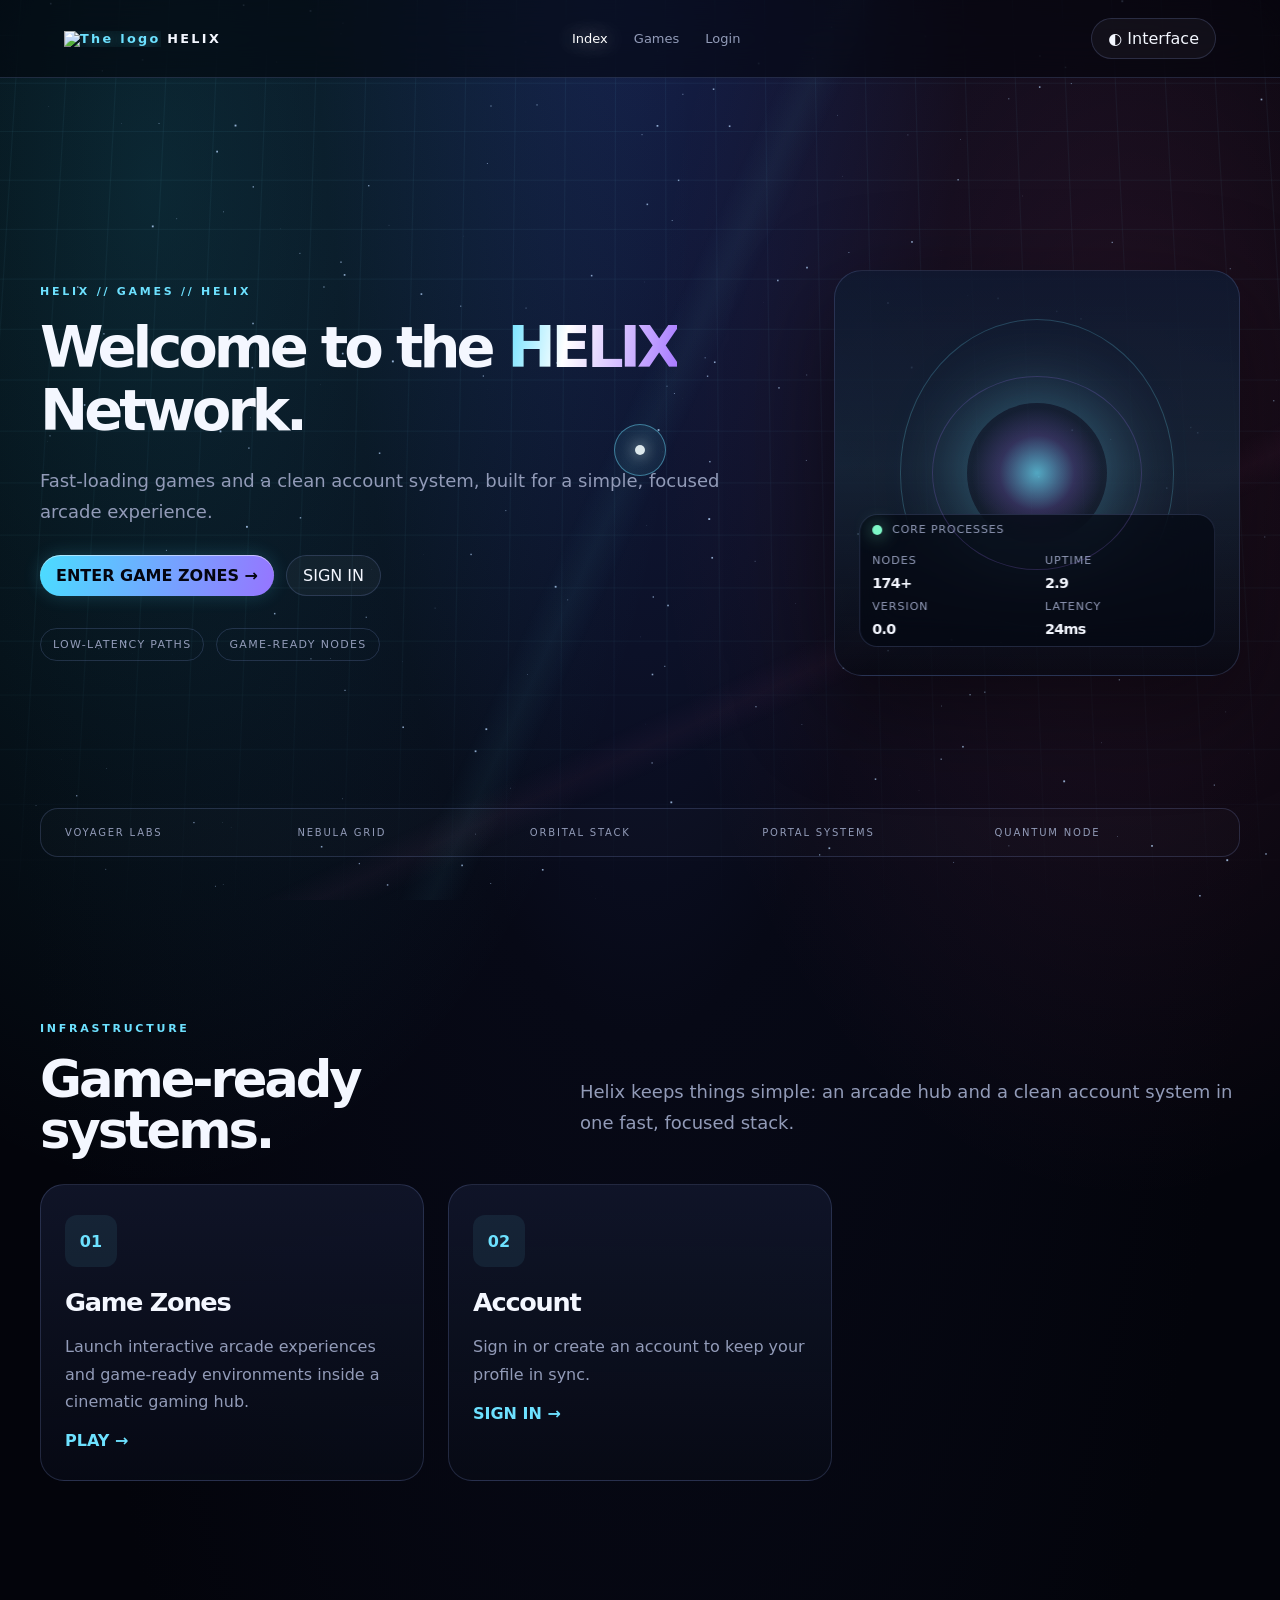
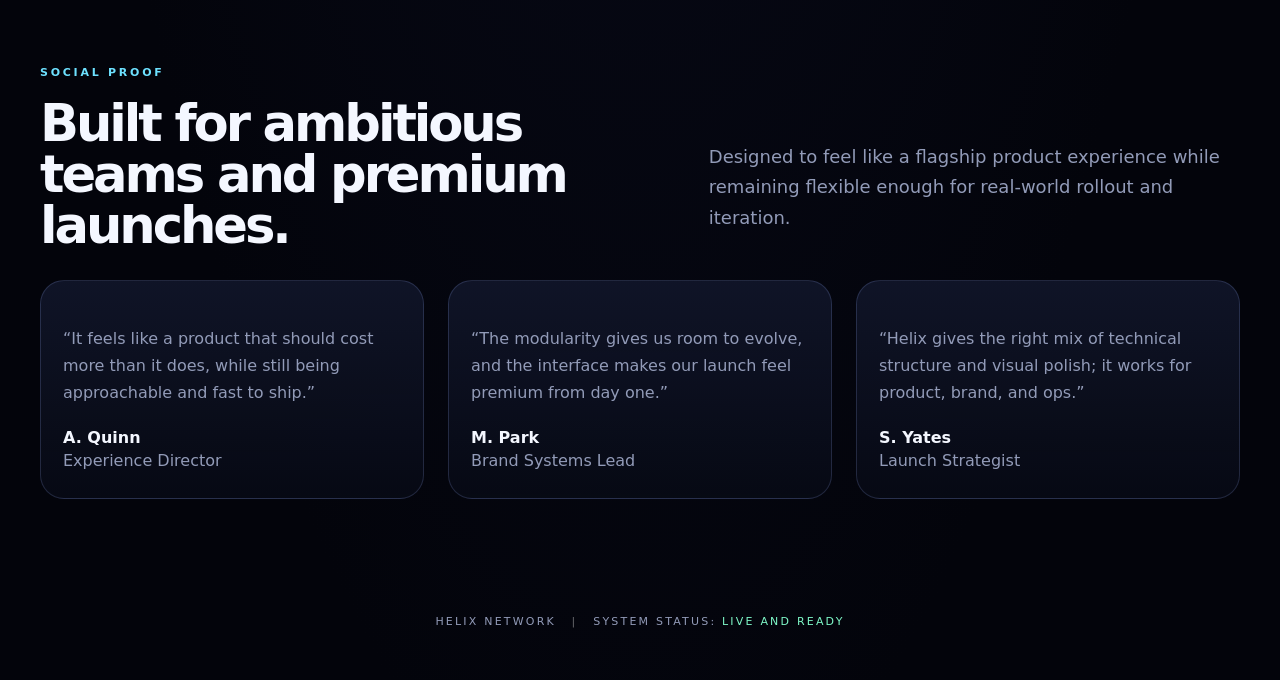
==== index.html @ 682ed380 "Helix Lite Upload #1" ====
<!doctype html>
<html lang="en">
<head>
<meta charset="utf-8"><meta name="viewport" content="width=device-width,initial-scale=1">
<title>Helix // Home</title>
<link rel="stylesheet" href="css/style.css">
</head>
<body data-page="home">
<div id="cursor"></div><div id="cursorGlow"></div><canvas id="stars"></canvas>
<header class="nav">
  <a class="logo" href="index.html"><span>
   <img src="helix.jpg" alt="The logo" style="width: 100px; height: auto;">
  </span> HELIX</a>
  <nav>
    <a class="active" href="index.html">Index</a>
    <a href="games.html">Games</a>
    <a href="login.html">Login</a>
  </nav>
  <button class="pill" onclick="toggleTheme()">◐ Interface</button>
</header>

<main class="page-shell">
  <section class="hero">
    <div class="hero-copy">
      <div class="eyebrow">HELIX // GAMES // HELIX</div>
      <h1 class="heavy">Welcome to the <span class="gradient-text"> HELIX </span> <br>Network.</h1>
      <p>Fast-loading games and a clean account system, built for a simple, focused arcade experience.</p>
      <div class="actions"><a class="btn primary" href="games.html">ENTER GAME ZONES →</a><a class="btn" href="login.html">SIGN IN</a></div>
      <div class="hero-badges">
        <span>Low-latency paths</span>
        <span>Game-ready nodes</span>
      </div>
    </div>

<div class="hero-visual">
  <div class="orbit-frame">
    <div class="scanline"></div>
    <div class="pulse-core"></div>
    <div class="status-panel" style="zoom: 1; padding: 8px 12px; gap: 6px;">
      <div class="status-header">
        <span class="dot green"></span>
        <span>Core Processes</span>
      </div>
      <div class="status-grid" style="display: grid; grid-template-columns: repeat(2, 1fr); gap: 8px 16px;">
        <div>
          <label style="font-size: 0.7rem;">Nodes</label>
          <strong id="nodes-count" data-target="320" data-suffix="+" style="font-size: 0.9rem;">320+</strong>
        </div>
        <div>
          <label style="font-size: 0.7rem;">Uptime</label>
          <strong id="uptime" data-target="0" data-suffix=".9" style="font-size: 0.9rem;">0.9</strong>
        </div>
        <div>
          <label style="font-size: 0.7rem;">Version</label>
          <strong id="version" data-target="0.8" data-suffix=".0" style="font-size: 0.9rem;">0.8.0</strong>
        </div>
        <div>
          <label style="font-size: 0.7rem;">Latency</label>
          <strong id="latency" data-target="45" data-suffix="ms" style="font-size: 0.9rem;">0ms</strong>
        </div>
      </div>
    </div>
  </div>
</div>

<script>
  let totalSeconds = 0;
  setInterval(() => uptime.textContent = ++totalSeconds + '.9', 1000);
  setInterval(() => latency.textContent = (Math.floor(Math.random() * 130) + 20) + 'ms', 1000);
</script>

</section>

  <section class="brand-bar">
    <span>VOYAGER LABS</span>
    <span>NEBULA GRID</span>
    <span>ORBITAL STACK</span>
    <span>PORTAL SYSTEMS</span>
    <span>QUANTUM NODE</span>
  </section>

  <section class="section">
    <div class="section-head">
      <div>
        <span class="eyebrow">INFRASTRUCTURE</span>
        <h2 class="heavy">Game-ready systems.</h2>
      </div>
      <p>Helix keeps things simple: an arcade hub and a clean account system in one fast, focused stack.</p>
    </div>
    <div class="grid three">
      <a class="feature" href="games.html">
        <span class="feature-num">01</span>
        <h3>Game Zones</h3>
        <p>Launch interactive arcade experiences and game-ready environments inside a cinematic gaming hub.</p>
        <strong class="text-cyan">PLAY →</strong>
      </a>
      <a class="feature" href="login.html">
        <span class="feature-num">02</span>
        <h3>Account</h3>
        <p>Sign in or create an account to keep your profile in sync.</p>
        <strong class="text-cyan">SIGN IN →</strong>
      </a>
    </div>
  </section>

  <section class="section testimonials">
    <div class="section-head">
      <div>
        <span class="eyebrow">SOCIAL PROOF</span>
        <h2 class="heavy">Built for ambitious teams and premium launches.</h2>
      </div>
      <p>Designed to feel like a flagship product experience while remaining flexible enough for real-world rollout and iteration.</p>
    </div>
    <div class="testimonial-grid">
      <article class="quote-card">
        <p>“It feels like a product that should cost more than it does, while still being approachable and fast to ship.”</p>
        <div class="person">
          <strong>A. Quinn</strong>
          <span>Experience Director</span>
        </div>
      </article>
      <article class="quote-card">
        <p>“The modularity gives us room to evolve, and the interface makes our launch feel premium from day one.”</p>
        <div class="person">
          <strong>M. Park</strong>
          <span>Brand Systems Lead</span>
        </div>
      </article>
      <article class="quote-card">
        <p>“Helix gives the right mix of technical structure and visual polish; it works for product, brand, and ops.”</p>
        <div class="person">
          <strong>S. Yates</strong>
          <span>Launch Strategist</span>
        </div>
      </article>
    </div>
  </section>

</main>

<footer class="protocol-footer">HELIX NETWORK <span class="separator">|</span> SYSTEM STATUS: <span class="status-online">LIVE AND READY</span></footer>
<script src="js/app.js"></script>
</body>
</html>
---- css/style.css ----
:root {
  --bg: #03040b;
  --bg-2: #0a1024;
  --panel: rgba(12, 16, 35, 0.72);
  --panel-strong: rgba(16, 22, 42, 0.88);
  --line: rgba(155, 178, 255, 0.18);
  --text: #f4f7ff;
  --muted: #929bb8;
  --a: #6de1ff;
  --b: #a779ff;
  --c: #7ef7c7;
  --shadow: 0 30px 100px rgba(0, 0, 0, 0.45);
}

:root.light {
  --bg: #edf4ff;
  --bg-2: #dfeaff;
  --panel: rgba(255, 255, 255, 0.7);
  --panel-strong: rgba(255, 255, 255, 0.85);
  --line: rgba(65, 90, 155, 0.18);
  --text: #0d1220;
  --muted: #54627e;
  --a: #0c97f3;
  --b: #7f5af0;
  --c: #10b981;
  --shadow: 0 20px 60px rgba(19, 36, 74, 0.12);
}

:root.midnight {
  --bg: #020712;
  --bg-2: #071b2c;
  --panel: rgba(5, 22, 38, 0.78);
  --panel-strong: rgba(7, 29, 48, 0.92);
  --line: rgba(95, 203, 255, 0.22);
  --text: #e7fbff;
  --muted: #79a8b8;
  --a: #45e0ff;
  --b: #2aa7d6;
  --c: #8dffd9;
}
:root[data-accent="mint"] { --a: #72f6c5; --b: #2bc8a0; --c: #d7ff72; }
:root[data-accent="amber"] { --a: #ffd166; --b: #ff8c42; --c: #f7f08a; }
:root[data-accent="rose"] { --a: #ff83c8; --b: #ff5470; --c: #ffc1df; }

* { box-sizing: border-box; }
html { scroll-behavior: smooth; }
body {
  margin: 0;
  background:
    radial-gradient(ellipse at 12% 8%, rgba(44, 211, 232, 0.16), transparent 34%),
    radial-gradient(ellipse at 88% 18%, rgba(255, 99, 178, 0.12), transparent 30%),
    radial-gradient(ellipse at 50% -18%, #1a275a 0%, #070916 38%, var(--bg) 76%);
  color: var(--text);
  font-family: 'Space Grotesk', system-ui, sans-serif;
  min-height: 100vh;
  overflow-x: hidden;
}
body:before {
  content: "";
  position: fixed;
  inset: 0;
  background:
    linear-gradient(115deg, transparent 0 48%, rgba(104, 225, 255, 0.045) 50%, transparent 52%),
    linear-gradient(155deg, transparent 0 68%, rgba(255, 112, 184, 0.035) 70%, transparent 72%);
  pointer-events: none;
  z-index: -1;
}
body:after {
  content: "";
  position: fixed;
  inset: 0;
  background-image:
    linear-gradient(rgba(109, 225, 255, 0.06) 1px, transparent 1px),
    linear-gradient(90deg, rgba(109, 225, 255, 0.06) 1px, transparent 1px);
  background-size: var(--grid-size, 48px) var(--grid-size, 48px);
  background-position: center top;
  mask-image: linear-gradient(to bottom, rgba(0, 0, 0, 0.9), rgba(0, 0, 0, 0.65) 68%, transparent 96%);
  pointer-events: none;
  z-index: -1;
  transform: perspective(900px) rotateX(5deg) scale(1.08);
  animation: grid-drift 24s linear infinite;
}
:root.no-grid body:after { display: none; }
:root.no-stars #stars { display: none; }
:root.no-motion *, :root.no-motion *::before, :root.no-motion *::after { animation-duration: 0.001ms !important; transition-duration: 0.001ms !important; scroll-behavior: auto !important; }

@keyframes grid-drift {
  from { transform: perspective(900px) rotateX(5deg) scale(1.08) translateY(0); }
  to { transform: perspective(900px) rotateX(5deg) scale(1.08) translateY(48px); }
}

a { color: inherit; text-decoration: none; }
button, input, textarea { font: inherit; }

#stars {
  position: fixed;
  inset: 0;
  width: 100%;
  height: 100%;
  z-index: -2;
  opacity: 0.9;
}

#cursor, #cursorGlow {
  pointer-events: none;
  position: fixed;
  left: 50%;
  top: 50%;
  transform: translate(-50%, -50%);
  border-radius: 50%;
  z-index: 30;
}

#cursor {
  width: 10px;
  height: 10px;
  background: rgba(255,255,255,0.9);
  box-shadow: 0 0 15px rgba(255,255,255,0.8);
}

#cursorGlow {
  width: 52px;
  height: 52px;
  border: 1px solid rgba(109, 225, 255, 0.45);
  background: rgba(109, 225, 255, 0.08);
}
:root[data-cursor="crosshair"] #cursor { width: 18px; height: 18px; border: 1px solid var(--a); background: transparent; box-shadow: 0 0 15px var(--a); }
:root[data-cursor="crosshair"] #cursorGlow { width: 34px; height: 34px; border-radius: 0; border-color: var(--a); background: transparent; }
:root[data-cursor="dot"] #cursor { width: 6px; height: 6px; }
:root[data-cursor="dot"] #cursorGlow { width: 24px; height: 24px; border-color: var(--a); background: transparent; }
:root[data-cursor="off"] #cursor, :root[data-cursor="off"] #cursorGlow { display: none; }

.nav {
  position: sticky;
  top: 0;
  z-index: 20;
  height: 78px;
  display: flex;
  align-items: center;
  justify-content: space-between;
  padding: 0 5vw;
  background: rgba(3, 4, 11, 0.58);
  backdrop-filter: blur(20px);
  border-bottom: 1px solid var(--line);
}

.logo {
  font-weight: 700;
  letter-spacing: 0.18em;
  font-size: 0.8rem;
}

.logo span { color: var(--a); text-shadow: 0 0 20px var(--a); }

nav { display: flex; gap: 26px; }
nav a {
  font-size: 13px;
  color: var(--muted);
  transition: 0.25s ease;
}
nav a:hover, nav a.active { color: #fff; text-shadow: 0 0 20px rgba(255,255,255,0.8); }

.pill, .btn {
  border: 1px solid var(--line);
  background: rgba(255,255,255,0.04);
  color: var(--text);
  border-radius: 999px;
  padding: 10px 16px;
  cursor: pointer;
  transition: 0.25s ease;
  display: inline-flex;
  align-items: center;
  justify-content: center;
  gap: 8px;
}
.pill:hover, .btn:hover {
  transform: translateY(-2px);
  border-color: rgba(109,225,255,.75);
  box-shadow: 0 0 12px rgba(109,225,255,.45), 0 10px 30px rgba(109,225,255,.18);
}
.btn.primary {
  background: linear-gradient(100deg, #4bdcff, #9675ff);
  color: #040510;
  border: 0;
  font-weight: 700;
  box-shadow: 0 0 18px rgba(75,220,255,.2), inset 0 1px rgba(255,255,255,.5);
}
.btn.primary:hover { box-shadow: 0 0 28px rgba(75,220,255,.6), 0 12px 32px rgba(150,117,255,.24); }
.btn:active, .filter:active { transform: translateY(0); }

.page-shell {
  width: min(1200px, calc(100% - 40px));
  margin: 0 auto;
}

.page-hero {
  padding: 120px 0 50px;
}
.page-hero.compact { padding-top: 90px; }
.page-hero h1, .hero h1 {
  font-size: clamp(56px, 8vw, 118px);
  line-height: 0.88;
  letter-spacing: -0.07em;
  margin: 18px 0 20px;
}
.page-hero h1 span, .gradient-text {
  background: linear-gradient(100deg, var(--a), #fff 35%, var(--b));
  background-clip: text;
  -webkit-background-clip: text;
  color: transparent;
}
.heavy { font-weight: 800; letter-spacing: -0.03em; }
.hero h1.heavy {
  font-size: clamp(2.25rem, 4.5vw, 4.25rem);
  line-height: 1.1;
  margin-bottom: 24px;
}
.page-hero p, .hero p {
  max-width: 680px;
  color: var(--muted);
  font-size: 18px;
  line-height: 1.7;
}

.eyebrow {
  font-size: 11px;
  letter-spacing: 0.25em;
  color: var(--a);
  font-weight: 700;
  text-transform: uppercase;
}

.hero {
  padding: 120px 0 50px;
  display: grid;
  grid-template-columns: 1.3fr 0.7fr;
  gap: 40px;
  align-items: center;
  min-height: 720px;
}
.hero-copy { max-width: 100%; }
.hero-badges {
  display: flex;
  flex-wrap: wrap;
  gap: 12px;
  margin-top: 32px;
}
.hero-badges span { border: 1px solid var(--line); border-radius: 999px; padding: 9px 12px; color: var(--muted); font-size: 11px; letter-spacing: 0.12em; text-transform: uppercase; }
.actions { display: flex; gap: 12px; margin-top: 28px; flex-wrap: wrap; }

.hero-visual { display: flex; justify-content: center; }
.orbit-frame {
  position: relative;
  width: min(460px, 100%);
  aspect-ratio: 1;
  border-radius: 28px;
  background: linear-gradient(180deg, rgba(16,25,48,.9), rgba(6,9,18,.7));
  border: 1px solid var(--line);
  box-shadow: var(--shadow);
  overflow: hidden;
}
.orbit-frame:before, .orbit-frame:after {
  content: "";
  position: absolute;
  inset: 12% 16%;
  border-radius: 50%;
  border: 1px solid rgba(109,225,255,0.22);
}
.orbit-frame:after { inset: 26% 24%; border-color: rgba(167,121,255,0.2); }
.scanline {
  position: absolute;
  inset: 0;
  background: linear-gradient(180deg, transparent 0%, rgba(109,225,255,0.08) 48%, transparent 100%);
  animation: sweep 8s linear infinite;
}
@keyframes sweep { 0% { transform: translateY(-100%); } 100% { transform: translateY(100%); } }
.pulse-core {
  position: absolute;
  left: 50%;
  top: 50%;
  width: 140px;
  height: 140px;
  transform: translate(-50%, -50%);
  border-radius: 50%;
  background: radial-gradient(circle, rgba(109,225,255,0.7), rgba(167,121,255,0.2) 38%, transparent 66%);
  box-shadow: 0 0 80px rgba(109,225,255,0.42);
}
.status-panel {
  position: absolute;
  left: 50%;
  bottom: 28px;
  transform: translateX(-50%);
  width: min(88%, 360px);
  padding: 18px 20px;
  background: rgba(4,8,18,0.7);
  border: 1px solid var(--line);
  border-radius: 18px;
  backdrop-filter: blur(18px);
}
.status-header {
  display: flex; align-items: center; gap: 10px; color: var(--muted); letter-spacing: 0.08em; text-transform: uppercase; font-size: 11px; margin-bottom: 18px;
}
.dot {
  width: 10px; height: 10px; border-radius: 50%; display: inline-block; background: rgba(255,255,255,0.4);
}
.dot.green { background: #7ef7c7; box-shadow: 0 0 18px rgba(126,247,199,0.8); }
.status-grid { display: grid; grid-template-columns: repeat(2, minmax(0, 1fr)); gap: 18px 14px; }
.status-grid label { display: block; color: var(--muted); font-size: 11px; letter-spacing: 0.08em; text-transform: uppercase; margin-bottom: 6px; }
.status-grid strong { font-size: clamp(20px, 2vw, 28px); letter-spacing: -0.05em; }

.brand-bar {
  display: grid; grid-template-columns: repeat(5, minmax(100px, 1fr)); gap: 12px; margin: 10px auto 70px; padding: 18px 24px; max-width: 1200px; border: 1px solid var(--line); border-radius: 18px; background: rgba(255,255,255,0.015); color: var(--muted); letter-spacing: 0.18em; text-transform: uppercase; font-size: 10px;
}

.spotlight-strip {
  display: grid; grid-template-columns: repeat(3, minmax(0, 1fr)); gap: 18px; margin: 10px 0 30px;
}
.spotlight-card {
  position: relative; overflow: hidden; padding: 22px 20px; border: 1px solid var(--line); border-radius: 20px; background: linear-gradient(180deg, rgba(14,18,32,0.9), rgba(8,12,22,0.8));
}
.spotlight-card.featured {
  border-color: rgba(109,225,255,.6); box-shadow: 0 20px 60px rgba(67,90,160,0.22);
}
.spotlight-card h3 {
  margin: 0 0 10px; font-size: clamp(22px, 2vw, 28px); letter-spacing: -0.05em;
}
.spotlight-card p {
  margin: 0; color: var(--muted); line-height: 1.7; font-size: 14px;
}

.section { padding: 90px 0; }
.section-head {
  display: flex; justify-content: space-between; align-items: end; gap: 30px; margin-bottom: 28px;
}
.section-head h2, .showcase-intro h2, .pricing-intro h2, .architecture-copy h2, .cta-band h2 {
  font-size: clamp(34px, 4vw, 58px); line-height: 1; letter-spacing: -0.06em; margin: 18px 0 0;
}
.section-head p { max-width: 660px; color: var(--muted); font-size: 18px; line-height: 1.7; }
.grid.three, .stats-grid.three-up, .timeline.four-up, .testimonial-grid, .pricing-grid, .showcase-grid { display: grid; gap: 24px; }
.grid.three { grid-template-columns: repeat(3, minmax(0, 1fr)); }
.three-up { grid-template-columns: repeat(3, minmax(0, 1fr)); }
.four-up { grid-template-columns: repeat(4, minmax(0, 1fr)); }

.feature, .feature-card, .step-card, .game-card, .quote-card, .price-card, .panel-block, .metric-box, .info-panel, .room-card {
  background: linear-gradient(180deg, rgba(17, 22, 42, 0.9), rgba(8, 11, 22, 0.8));
  border: 1px solid var(--line);
  border-radius: 24px;
}
.feature, .feature-card, .step-card, .quote-card, .price-card, .panel-block, .metric-box, .info-panel, .room-card { padding: 30px 24px; }
.feature:hover, .feature-card:hover, .game-card:hover, .room-card:hover { transform: translateY(-5px); border-color: rgba(109,225,255,.6); box-shadow: 0 25px 80px rgba(12, 25, 45, 0.5); }
.feature-card, .feature, .step-card, .panel-block, .metric-box, .info-panel, .quote-card, .price-card, .room-card { transition: 0.3s ease; }
.feature-num { display: inline-flex; align-items: center; justify-content: center; width: 52px; height: 52px; border-radius: 12px; background: rgba(109,225,255,0.08); color: var(--a); font-weight: 700; margin-bottom: 20px; }
.feature h3, .feature-card h3, .step-card h3, .price-card h3, .showcase-card h3, .info-panel h3 { margin: 0 0 14px; font-size: clamp(24px, 2vw, 32px); letter-spacing: -0.05em; }
.feature p, .feature-card p, .step-card p, .price-card p, .quote-card p, .panel-block p, .showcase-card p, .info-panel p, .metric-box span, .clean-list li { color: var(--muted); line-height: 1.7; }
.text-cyan { color: var(--a); }

.showcase-grid { grid-template-columns: 1.4fr 1fr 1fr; }
.showcase-card { padding: 30px 24px; border-radius: 24px; background: rgba(13,18,34,0.8); border: 1px solid var(--line); }
.feature-spotlight { position: relative; overflow: hidden; min-height: 260px; }
.mini-label { display: inline-block; font-size: 10px; letter-spacing: 0.2em; text-transform: uppercase; color: var(--c); margin-bottom: 16px; }
.signal-bars { display: flex; align-items: end; gap: 8px; height: 120px; margin-top: 28px; }
.signal-bars span { display: block; width: 100%; border-radius: 999px 999px 0 0; background: linear-gradient(180deg, var(--a), var(--b)); box-shadow: 0 0 18px rgba(109,225,255,0.3); }

.metrics-panel {
  width: min(1200px, calc(100% - 40px)); margin: 20px auto 0; display: grid; grid-template-columns: repeat(4, minmax(0,1fr)); gap: 18px; padding: 26px 20px; border: 1px solid var(--line); border-radius: 24px; background: rgba(8,13,26,0.75);
}
.metric { padding: 18px 16px; border-right: 1px solid var(--line); }
.metric:last-child { border-right: 0; }
.metric strong { display: block; font-size: clamp(32px, 3vw, 46px); letter-spacing: -0.07em; margin-bottom: 8px; }
.metric span { color: var(--muted); font-size: 14px; letter-spacing: 0.08em; text-transform: uppercase; }
.metric-box strong { display: block; font-size: clamp(28px, 3vw, 40px); letter-spacing: -0.06em; margin-bottom: 8px; }
.metric-box span { font-size: 13px; letter-spacing: 0.1em; text-transform: uppercase; }

.layout-two, .viewer-layout, .lab-layout {
  display: grid; grid-template-columns: 1fr 1fr; gap: 24px;
  margin-top: 20px;
}
.panel-block small, .info-panel small { display: inline-block; color: var(--a); letter-spacing: 0.2em; text-transform: uppercase; font-size: 11px; margin-bottom: 12px; }
.clean-list {
  list-style: none; padding: 0; margin: 18px 0 0; display: grid; gap: 12px;
}
.clean-list li { position: relative; padding-left: 26px; }
.clean-list li::before { content: "?"; position: absolute; left: 0; top: 0; color: var(--c); font-weight: 700; }
.wide-banner {
  margin: 30px auto; padding: 26px 28px; border: 1px solid var(--line); border-radius: 28px; background: linear-gradient(120deg, rgba(11,18,36,0.9), rgba(16,20,38,0.85));
}
.wide-banner h2 { font-size: clamp(30px, 4vw, 52px); line-height: 1; letter-spacing: -0.06em; margin: 18px 0 10px; }
.wide-banner p { color: var(--muted); max-width: 720px; line-height: 1.7; }

.timeline { display: grid; gap: 20px; margin-top: 30px; }
.step-card { padding: 28px 22px; }
.step-card span {
  display: inline-flex; width: 62px; height: 62px; align-items: center; justify-content: center; border-radius: 16px; background: rgba(109,225,255,0.1); color: var(--a); font-weight: 700; margin-bottom: 16px;
}

.pricing-grid { grid-template-columns: repeat(2, minmax(0,1fr)); }
.price-card { position: relative; }
.price-card.featured { background: linear-gradient(180deg, rgba(18,30,58,0.92), rgba(9,13,26,0.82)); border-color: rgba(109,225,255,.65); box-shadow: 0 30px 80px rgba(62,84,140,0.28); }
.badge { position: absolute; right: 20px; top: 18px; display: inline-block; padding: 7px 10px; border-radius: 999px; background: rgba(126,247,199,0.12); color: var(--c); font-size: 10px; letter-spacing: 0.12em; text-transform: uppercase; }
.tier { display: inline-block; color: var(--a); letter-spacing: 0.12em; text-transform: uppercase; font-size: 11px; margin-bottom: 18px; }
.price-card ul { list-style: none; padding: 0; margin: 22px 0 26px; display: grid; gap: 10px; color: var(--muted); }
.price-card li::before { content: "✓"; color: var(--a); margin-right: 8px; }

.room-grid {
  display: grid; grid-template-columns: repeat(4, minmax(0, 1fr)); gap: 22px; margin-top: 12px;
}
.room-card {
  min-height: 230px; position: relative; overflow: hidden; background: linear-gradient(180deg, rgba(15,21,38,0.92), rgba(10,13,24,0.8));
}
.room-card::before {
  content: ""; position: absolute; inset: 0; background: linear-gradient(135deg, rgba(109,225,255,0.08), transparent 48%, rgba(167,121,255,0.08));
  pointer-events: none;
}
.featured-room {
  border-color: rgba(109,225,255,.65); box-shadow: 0 24px 80px rgba(48,83,150,0.24);
}
.room-card .mini-label { display: inline-block; margin-bottom: 18px; }
.room-card h3 { margin: 0 0 14px; font-size: clamp(24px,2vw,30px); letter-spacing: -0.05em; }
.room-card p { margin: 0; color: var(--muted); line-height: 1.7; }

.testimonial-grid { grid-template-columns: repeat(3, minmax(0,1fr)); }
.quote-card { padding: 28px 22px; }
.person { display: flex; flex-direction: column; gap: 4px; margin-top: 22px; color: var(--muted); }
.person strong { color: var(--text); }

.cta-band {
  display: flex; justify-content: space-between; align-items: center; gap: 20px; padding: 24px 30px; margin: 30px auto 80px; border: 1px solid var(--line); border-radius: 28px; background: linear-gradient(120deg, rgba(11,18,36,0.9), rgba(16,20,38,0.85));
}
.protocol-footer {
  text-align: center; padding: 26px 20px 52px; color: var(--muted); letter-spacing: 0.2em; text-transform: uppercase; font-size: 11px;
}

.settings-panel { margin: 32px 0 80px; padding: 30px; border: 1px solid var(--line); border-radius: 24px; background: linear-gradient(145deg, rgba(14, 24, 48, .84), rgba(7, 12, 25, .72)); box-shadow: var(--shadow); }
.settings-panel .section-head { margin-top: 0; }
.settings-panel .section-head h2 { margin-bottom: 0; }
.settings-grid { display: grid; grid-template-columns: repeat(3, minmax(0, 1fr)); gap: 12px; }
.setting-control, .setting-toggle { min-height: 86px; display: flex; align-items: center; justify-content: space-between; gap: 16px; padding: 16px; border: 1px solid var(--line); border-radius: 14px; background: rgba(255,255,255,.035); }
.setting-control span, .setting-toggle span { display: grid; gap: 6px; }
.setting-control strong, .setting-toggle strong { font-size: 14px; }
.setting-control small, .setting-toggle small { color: var(--muted); font-size: 11px; line-height: 1.35; }
.setting-control select { max-width: 132px; border: 1px solid var(--line); border-radius: 8px; padding: 8px; background: var(--panel-strong); color: var(--text); }
.setting-control input[type="range"] { width: 132px; accent-color: var(--a); }
.setting-control output { color: var(--a); }
.setting-toggle { justify-content: flex-start; }
.setting-toggle input { width: 18px; height: 18px; accent-color: var(--a); }
.settings-reset { margin-top: 18px; }
.separator { color: rgba(255,255,255,0.4); margin: 0 10px; }
.status-online { color: var(--c); }

.toolbar {
  display: flex; justify-content: space-between; gap: 18px; align-items: center; padding: 18px 20px; border: 1px solid var(--line); border-radius: 18px; background: rgba(11,15,28,0.8); margin-top: 10px;
}
#gameSearch {
  flex: 1; min-width: 0; background: rgba(255,255,255,0.02); color: var(--text); border: 1px solid var(--line); border-radius: 12px; padding: 14px 16px; outline: none;
}
.filters { display: flex; gap: 10px; flex-wrap: wrap; }
.filter {
  border: 1px solid var(--line); background: rgba(255,255,255,0.02); color: var(--muted); border-radius: 999px; padding: 9px 14px; cursor: pointer; transition: 0.2s ease; text-transform: uppercase; font-size: 11px; letter-spacing: 0.1em;
}
.filter:hover { color: var(--text); border-color: rgba(109,225,255,.55); box-shadow: 0 0 16px rgba(109,225,255,.18); }
.filter.active { background: rgba(109,225,255,0.12); color: var(--a); border-color: rgba(109,225,255,.75); box-shadow: 0 0 20px rgba(109,225,255,.2); }
.game-grid {
  margin-top: 28px; display: grid; grid-template-columns: repeat(3, minmax(0, 1fr)); gap: 22px;
}
.game-card { overflow: hidden; border: 1px solid var(--line); border-radius: 18px; background: linear-gradient(145deg, rgba(15,22,45,.9), rgba(7,10,22,.8)); box-shadow: 0 18px 40px rgba(0,0,0,.2); transition: transform .25s ease, border-color .25s ease, box-shadow .25s ease; }
.game-card:hover { transform: translateY(-6px); border-color: rgba(109,225,255,.45); box-shadow: 0 0 24px rgba(109,225,255,.12), 0 24px 55px rgba(0,0,0,.35); }
.game-art {
  height: 190px; display: grid; place-items: center; font-size: 52px; color: rgba(255,255,255,0.92); background: linear-gradient(160deg, rgba(109,225,255,.16), rgba(167,121,255,.2)); position: relative; overflow: hidden;
}
.game-art:after { content: ""; position: absolute; inset: 0; background: linear-gradient(135deg, transparent 35%, rgba(255,255,255,.13), transparent 65%); transform: translateX(-100%); transition: transform .6s ease; }
.game-card:hover .game-art:after { transform: translateX(100%); }
.art1 { background: linear-gradient(160deg, rgba(109,225,255,.2), rgba(70, 120, 255, .18)); }
.art2 { background: linear-gradient(160deg, rgba(167,121,255,.2), rgba(125,236,190,.12)); }
.art3 { background: linear-gradient(160deg, rgba(126,247,199,.18), rgba(109,225,255,.16)); }
.art4 { background: linear-gradient(160deg, rgba(255,121,198,.18), rgba(167,121,255,.18)); }
.art5 { background: linear-gradient(160deg, rgba(255,196,89,.18), rgba(109,225,255,.15)); }
.art6 { background: linear-gradient(160deg, rgba(167,121,255,.18), rgba(109,225,255,.20)); }
.game-info { padding: 18px 18px 20px; display: flex; flex-direction: column; }
.game-meta { display: flex; align-items: center; justify-content: space-between; gap: 12px; }
.game-info small { color: var(--a); font-size: 11px; letter-spacing: 0.12em; text-transform: uppercase; }
.category-tag { color: var(--c); border: 1px solid rgba(126,247,199,.35); border-radius: 999px; padding: 4px 8px; font-size: 10px; text-transform: uppercase; letter-spacing: .1em; }
.game-info h3 {
  position: relative;
  min-height: 2.35em;
  margin: 14px 0 10px;
  padding-left: 12px;
  color: var(--text);
  font-size: clamp(22px, 2.2vw, 30px);
  line-height: 1.05;
  letter-spacing: -0.035em;
  text-wrap: balance;
}
.game-info h3::before {
  content: "";
  position: absolute;
  left: 0;
  top: 0.1em;
  width: 3px;
  height: 1.7em;
  border-radius: 3px;
  background: linear-gradient(var(--a), var(--b));
  box-shadow: 0 0 12px rgba(109,225,255,.65);
}
.game-card:hover .game-info h3 { color: var(--a); text-shadow: 0 0 22px rgba(109,225,255,.22); }
.game-info p { margin: 0 0 18px; color: var(--muted); line-height: 1.6; }
.game-info .btn { width: 100%; }

.modal {
  position: fixed; inset: 0; background: rgba(2, 4, 12, 0.76); display: none; align-items: center; justify-content: center; z-index: 40; padding: 20px;
}
.modal.show { display: flex; }
.modal-box {
  width: min(960px, 100%); max-height: 82vh; background: rgba(7, 10, 20, 0.96); border: 1px solid var(--line); border-radius: 26px; overflow: hidden; position: relative; box-shadow: var(--shadow);
}
.close {
  position: absolute; right: 16px; top: 16px; border: 1px solid var(--line); background: rgba(255,255,255,0.04); color: var(--text); width: 40px; height: 40px; border-radius: 50%; cursor: pointer; z-index: 2;
}
.fullscreen-game {
  position: absolute; left: 16px; top: 16px; border: 1px solid var(--line); background: rgba(7,10,20,.72); color: var(--text); padding: 10px 14px; border-radius: 10px; cursor: pointer; z-index: 2; transition: .2s ease;
}
.fullscreen-game:hover { color: var(--a); border-color: var(--a); box-shadow: 0 0 20px rgba(109,225,255,.35); }
#gameMount { width: 100%; height: 72vh; }
#gameMount iframe { width: 100%; height: 100%; border: 0; background: #02030b; }

.viewer-layout, .lab-layout { align-items: stretch; }
.browser {
  border: 1px solid var(--line); border-radius: 24px; overflow: hidden; background: rgba(10,14,24,0.8); box-shadow: var(--shadow);
}
.browser-top {
  display: flex; align-items: center; gap: 10px; padding: 14px 16px; border-bottom: 1px solid var(--line); background: rgba(255,255,255,0.03);
}
.browser-top .dot { width: 12px; height: 12px; }
.browser-top form {
  display: flex; align-items: center; gap: 12px; flex: 1; margin-left: 10px;
}
.browser-top input {
  flex: 1; border: 1px solid var(--line); background: rgba(255,255,255,0.02); color: var(--text); border-radius: 10px; padding: 10px 12px;
}
.browser-top button {
  background: linear-gradient(100deg, #4bdcff, #9675ff); color: #040510; border: 0; border-radius: 10px; padding: 10px 18px; font-weight: 700; cursor: pointer;
}
.browser-body {
  position: relative; min-height: 560px;
}
#webFrame, #labPreview {
  width: 100%; height: 100%; min-height: 540px; border: 0; background: white;
}
#viewerNote {
  position: absolute; left: 18px; bottom: 18px; right: 18px; padding: 12px 14px; border-radius: 12px; background: rgba(8,12,22,0.7); border: 1px solid var(--line); color: var(--muted);
}
.info-panel {
  display: flex; flex-direction: column; justify-content: center; min-height: 100%;
}
.notice {
  margin-top: 18px; padding: 18px 20px; border-radius: 16px; background: rgba(109,225,255,0.05); border: 1px solid var(--line); color: var(--muted); line-height: 1.7;
}

.editor-shell {
  border: 1px solid var(--line); border-radius: 24px; overflow: hidden; background: rgba(11,16,28,0.8); box-shadow: var(--shadow);
}
.editor-bar {
  display: flex; justify-content: space-between; align-items: center; gap: 18px; padding: 16px 18px; background: rgba(255,255,255,0.03); border-bottom: 1px solid var(--line);
}
.editor-actions { display: flex; gap: 10px; }
.editor {
  display: grid; grid-template-columns: 1fr 1fr;
}
#codeEditor {
  width: 100%; min-height: 540px; border: 0; resize: none; background: rgba(3,7,17,0.94); color: #dfeaff; padding: 18px; font: 14px/1.6 'SFMono-Regular', Consolas, monospace; outline: none;
}
.stack-panel { padding: 28px 24px; }
.mini-status {
  display: flex; align-items: center; gap: 10px; margin-top: 20px; color: var(--muted); letter-spacing: 0.08em; text-transform: uppercase; font-size: 11px;
}

@media (max-width: 980px) {
  .hero, .layout-two, .viewer-layout, .lab-layout, .timeline.four-up, .grid.three, .showcase-grid, .pricing-grid, .testimonial-grid, .game-grid, .settings-grid {
    grid-template-columns: 1fr;
  }
  .hero { padding-top: 80px; }
  nav { display: none; }
  .brand-bar { grid-template-columns: repeat(2, minmax(120px, 1fr)); }
  .metrics-panel { grid-template-columns: repeat(2, minmax(0, 1fr)); }
  .cta-band { flex-direction: column; align-items: flex-start; }
  .toolbar { flex-direction: column; align-items: stretch; }
  .editor { grid-template-columns: 1fr; }
}

@media (max-width: 640px) {
  .page-shell { width: min(100% - 20px, 1200px); }
  .nav { padding: 0 18px; }
  .logo { letter-spacing: 0.12em; }
  .hero { min-height: unset; gap: 24px; }
  .actions { flex-direction: column; align-items: stretch; }
  .btn, .pill { width: 100%; }
  .metrics-panel { grid-template-columns: 1fr; }
  .metric { border-right: 0; border-bottom: 1px solid var(--line); }
  .metric:last-child { border-bottom: 0; }
  .browser-top form { flex-direction: column; align-items: stretch; }
  .browser-top button, .browser-top input { width: 100%; }
}

/* Viewer command deck */
.sr-only { position:absolute; width:1px; height:1px; padding:0; margin:-1px; overflow:hidden; clip:rect(0,0,0,0); white-space:nowrap; border:0; }
.viewer-command-deck { width:min(100% - 36px, 1640px); max-width:none; }
.viewer-intro { display:flex; align-items:end; justify-content:space-between; gap:28px; padding:74px 2px 24px; }
.viewer-intro h1 { margin:10px 0 0; font-size:clamp(42px,5.5vw,86px); line-height:.86; letter-spacing:-.075em; }
.viewer-intro h1 span { background:linear-gradient(100deg,var(--a),#fff 38%,var(--b)); background-clip:text; -webkit-background-clip:text; color:transparent; }
.viewer-intro p { max-width:390px; margin:0 0 7px; color:var(--muted); line-height:1.7; }
.viewer-command-deck .viewer-layout { grid-template-columns:minmax(0,1fr) 275px; gap:18px; margin-top:0; }
.viewer-browser { display:flex; min-width:0; flex-direction:column; border-radius:28px; background:radial-gradient(circle at 50% 0,rgba(98,151,255,.14),transparent 30%),#060915; box-shadow:0 35px 100px rgba(0,0,0,.42),inset 0 1px rgba(255,255,255,.08); }
.viewer-browser .browser-top { min-height:72px; gap:14px; padding:14px 18px; }
.browser-dots { display:flex; gap:7px; padding:0 2px; }.viewer-browser .browser-top .dot { width:10px; height:10px; border-radius:50%; background:#ff7192; }.viewer-browser .browser-top .dot:nth-child(2) { background:#ffc76a; }.viewer-browser .browser-top .dot:nth-child(3) { background:#72e5ad; }
.viewer-browser .browser-top form { position:relative; min-width:0; margin-left:2px; padding:3px; border:1px solid rgba(174,204,255,.13); border-radius:14px; background:rgba(0,0,0,.24); }
.address-icon { padding-left:11px; color:var(--a); font-size:18px; }.viewer-browser .browser-top input { min-width:0; border:0; border-radius:10px; background:transparent; padding:11px 6px; font:inherit; outline:0; }.viewer-browser .browser-top form:focus-within { border-color:rgba(109,225,255,.65); box-shadow:0 0 0 4px rgba(109,225,255,.1); }
.viewer-browser .browser-top button { padding:11px 16px; border-radius:10px; letter-spacing:.08em; font-size:11px; }
.viewer-icon-button { display:grid; place-items:center; width:42px; height:42px; flex:0 0 auto; border:1px solid var(--line); border-radius:12px; color:var(--text); background:rgba(255,255,255,.035); font-size:21px; cursor:pointer; transition:.2s ease; }.viewer-icon-button:hover { border-color:var(--a); color:var(--a); transform:translateY(-1px); }
.viewer-browser .browser-body { height:clamp(580px,72vh,930px); min-height:0; border-top:1px solid rgba(255,255,255,.035); background:#05060b; }.scramjet-frame-host { width:100%; height:100%; min-height:0; overflow:hidden; background:#05060b; }.scramjet-frame-host iframe { display:block; width:100%; height:100%; border:0; }
#viewerNote { display:inline-flex; align-items:center; gap:9px; right:auto; max-width:calc(100% - 36px); backdrop-filter:blur(14px); font-size:12px; letter-spacing:.05em; }.status-pulse,.signal-dot { width:8px; height:8px; flex:0 0 auto; border-radius:50%; background:var(--a); box-shadow:0 0 0 4px rgba(109,225,255,.12),0 0 16px var(--a); }
.viewer-footerbar { display:flex; justify-content:space-between; gap:20px; padding:13px 18px; border-top:1px solid rgba(255,255,255,.07); color:var(--muted); font-size:11px; letter-spacing:.09em; text-transform:uppercase; }.viewer-mode { color:var(--a); font-weight:800; }.viewer-sidebar { min-height:0; justify-content:flex-start; padding:25px 20px; }.viewer-sidebar h3 { font-size:30px; }
.route-list { display:grid; gap:8px; margin:2px 0 24px; }.route-list button { display:flex; align-items:center; gap:10px; width:100%; border:1px solid transparent; border-radius:12px; padding:12px 10px; color:var(--text); background:rgba(255,255,255,.035); text-align:left; font:inherit; cursor:pointer; transition:.2s ease; }.route-list button span { color:var(--a); font-size:16px; }.route-list button:hover { border-color:rgba(109,225,255,.42); background:rgba(109,225,255,.08); transform:translateX(3px); }
.viewer-signal { display:flex; align-items:center; gap:11px; margin-top:auto; padding:16px 0; border-top:1px solid var(--line); border-bottom:1px solid var(--line); }.viewer-signal b,.viewer-signal span { display:block; }.viewer-signal b { font-size:10px; letter-spacing:.14em; }.viewer-signal span:last-child { margin-top:4px; color:var(--muted); font-size:12px; }.viewer-notice { margin-top:18px; padding:13px; font-size:12px; line-height:1.55; }
.viewer-browser:fullscreen { width:100%; height:100%; border:0; border-radius:0; }.viewer-browser:fullscreen .browser-body { height:calc(100vh - 116px); max-height:none; }.status-pulse { animation:viewer-pulse 1.8s ease-in-out infinite; }.route-list button:focus-visible,.viewer-icon-button:focus-visible { outline:2px solid var(--a); outline-offset:3px; }@keyframes viewer-pulse { 50% { opacity:.45; transform:scale(.78); } }
@media (max-width:980px) { .viewer-intro { align-items:start; flex-direction:column; }.viewer-command-deck .viewer-layout { grid-template-columns:1fr; }.viewer-sidebar { min-height:auto; }.viewer-signal { margin-top:18px; } }
@media (max-width:640px) { .viewer-command-deck { width:min(100% - 18px,1640px); }.viewer-intro { padding-top:48px; }.viewer-browser .browser-top { gap:8px; padding:10px; }.browser-dots { display:none; }.viewer-browser .browser-top form { margin:0; }.viewer-browser .browser-top button { padding:10px; font-size:0; }.viewer-browser .browser-top button span { font-size:16px; }.viewer-browser .browser-body { height:68vh; min-height:460px; }.viewer-footerbar { padding:11px 13px; }.viewer-hint { display:none; } }
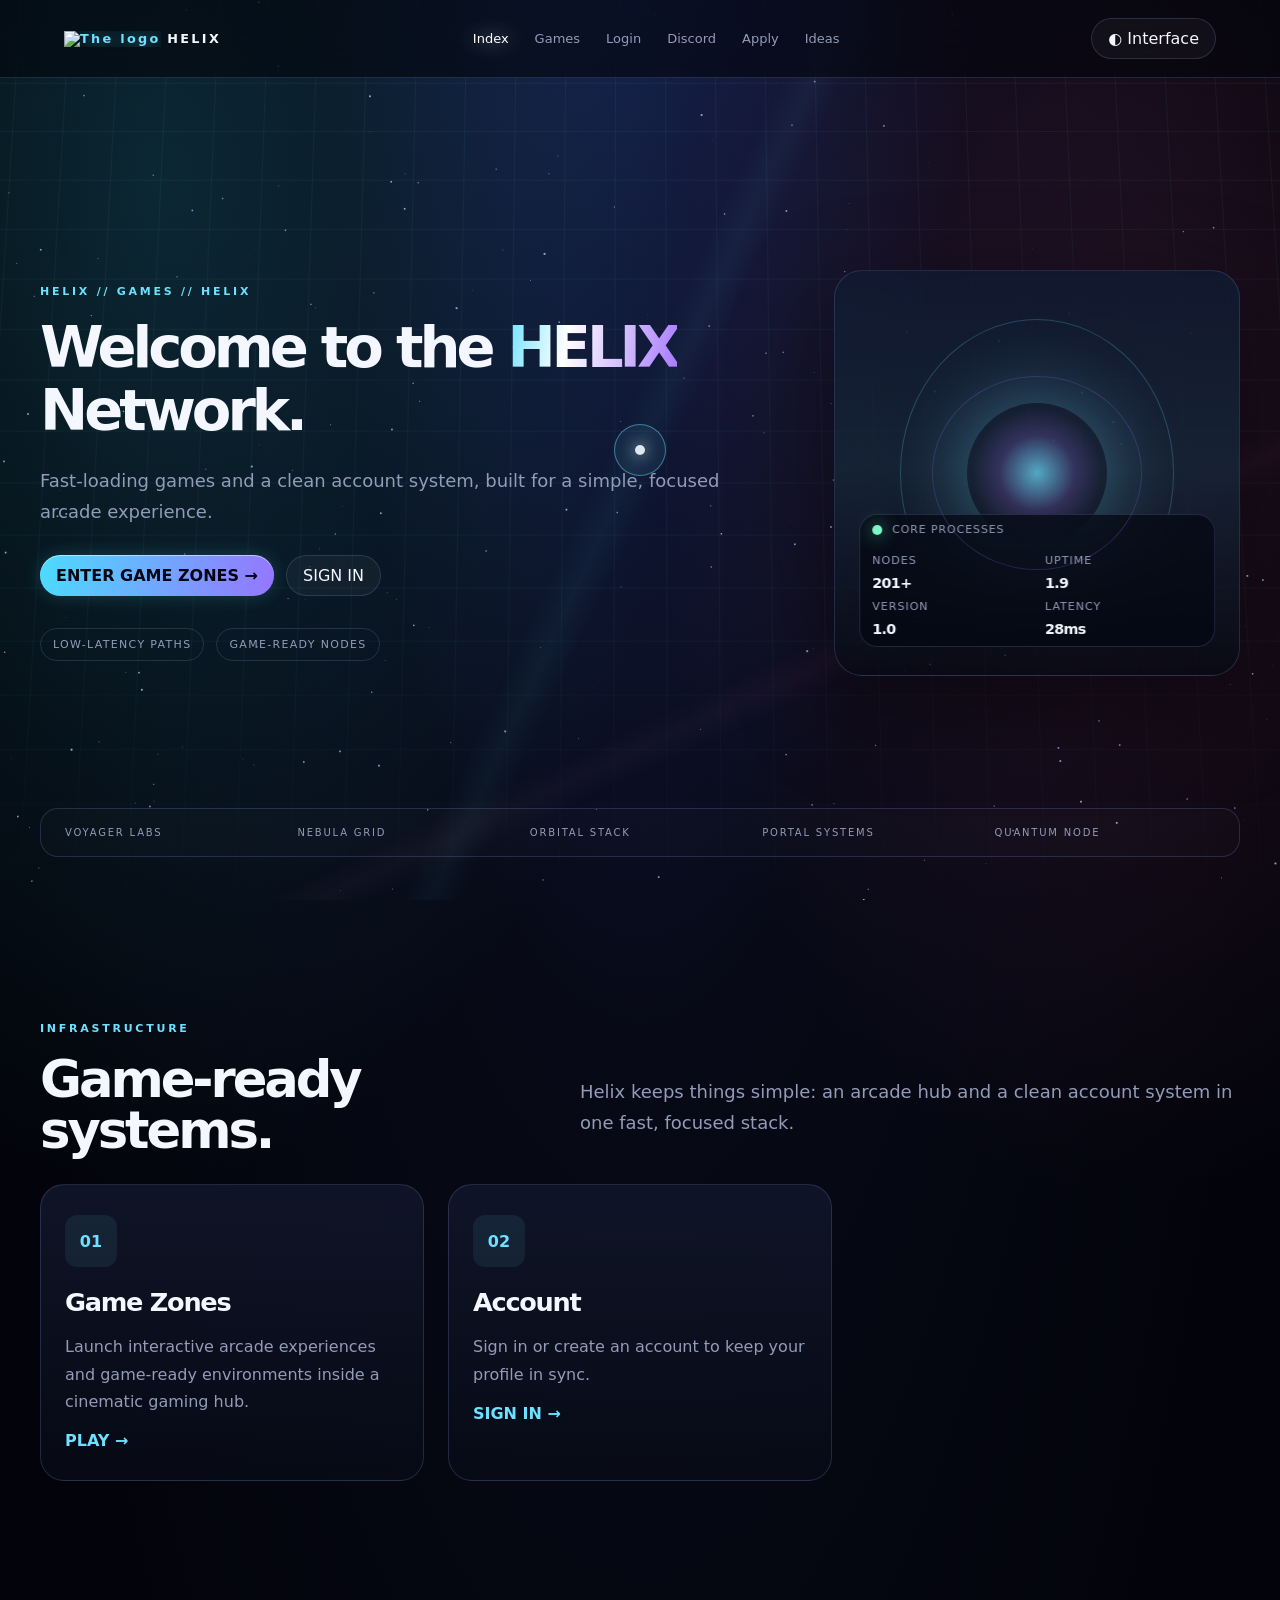
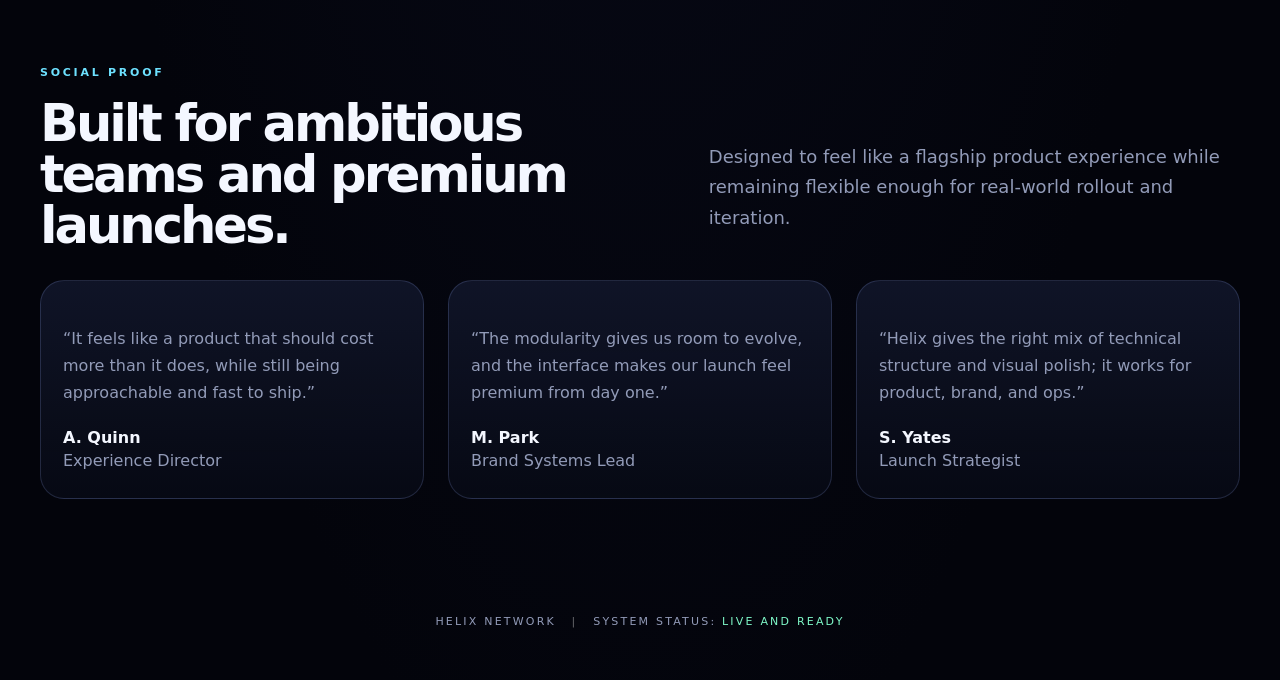
==== commit 7ac84176: "Update" ====
--- a/index.html
+++ b/index.html
@@ -15,6 +15,9 @@
     <a class="active" href="index.html">Index</a>
     <a href="games.html">Games</a>
     <a href="login.html">Login</a>
+    <a href="discord.html">Discord</a>
+    <a href="apply.html">Apply</a>
+    <a href="ideas.html">Ideas</a>
   </nav>
   <button class="pill" onclick="toggleTheme()">◐ Interface</button>
 </header>
